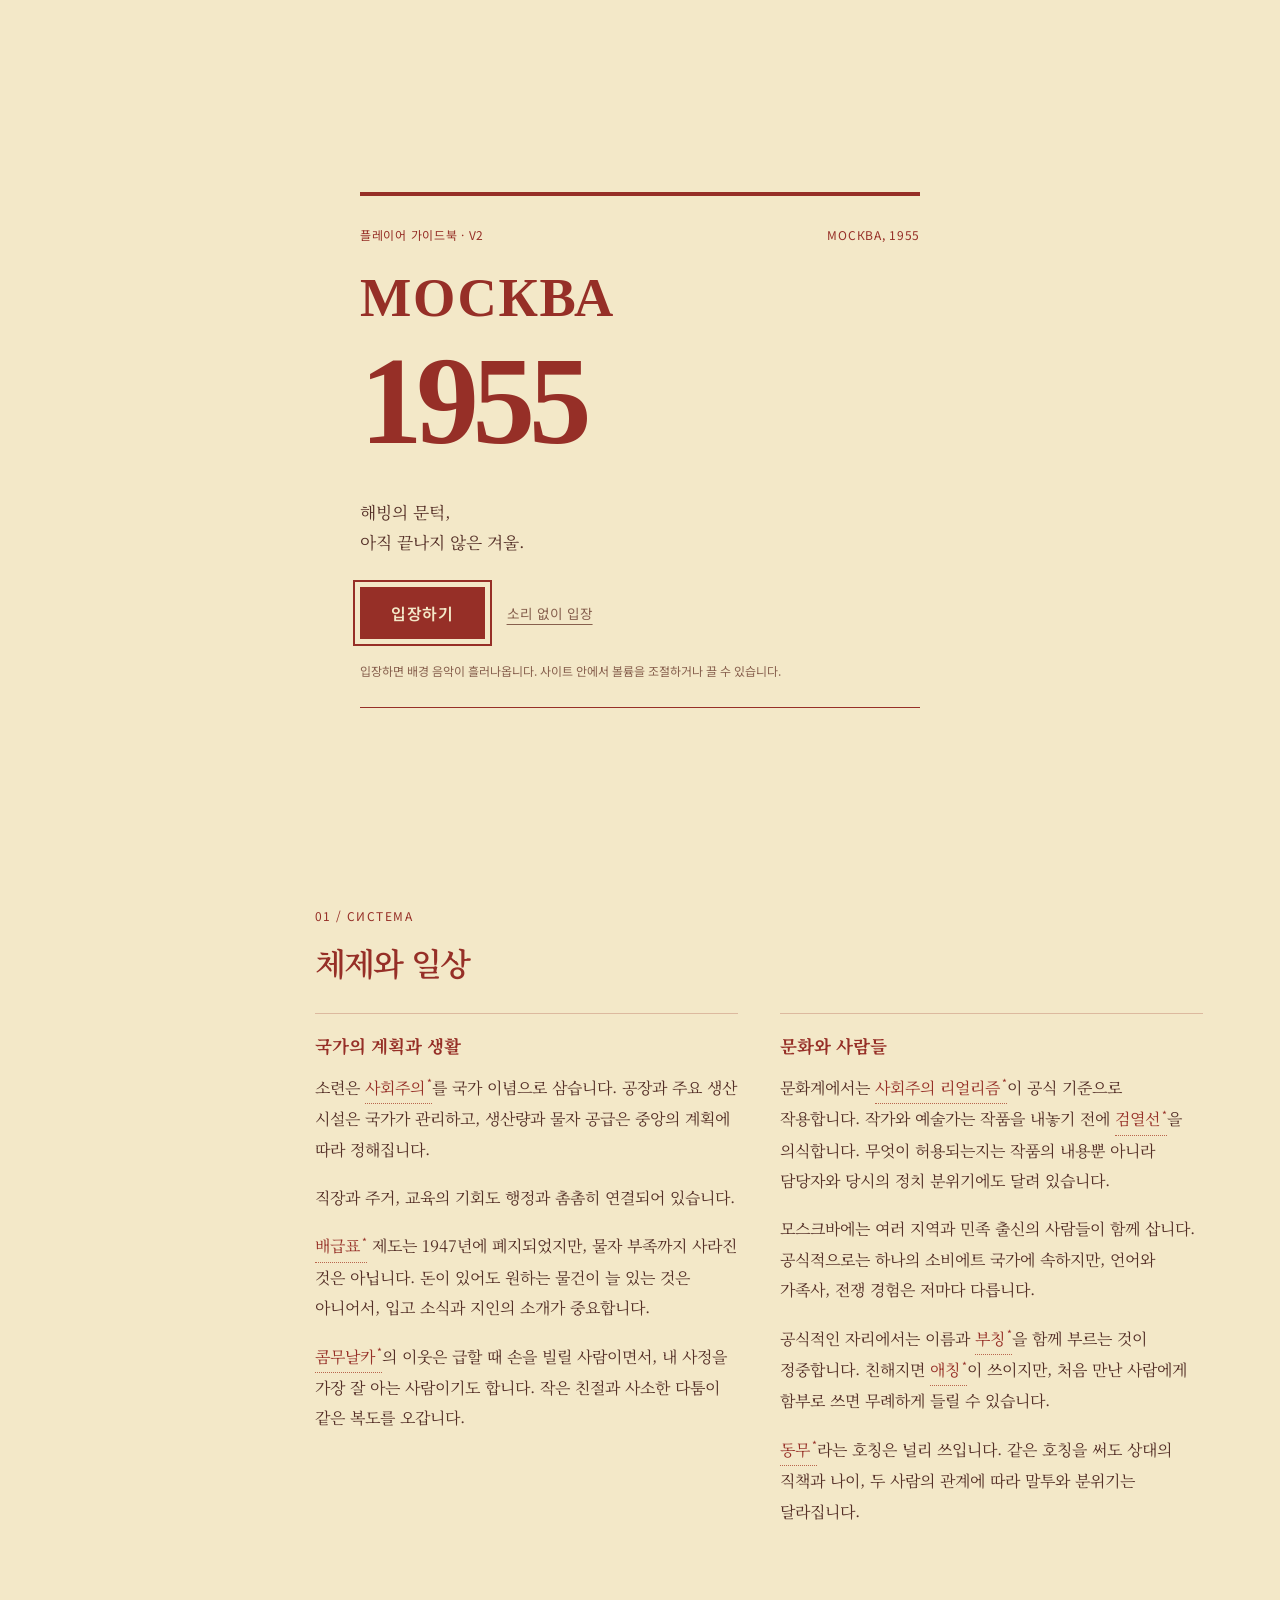
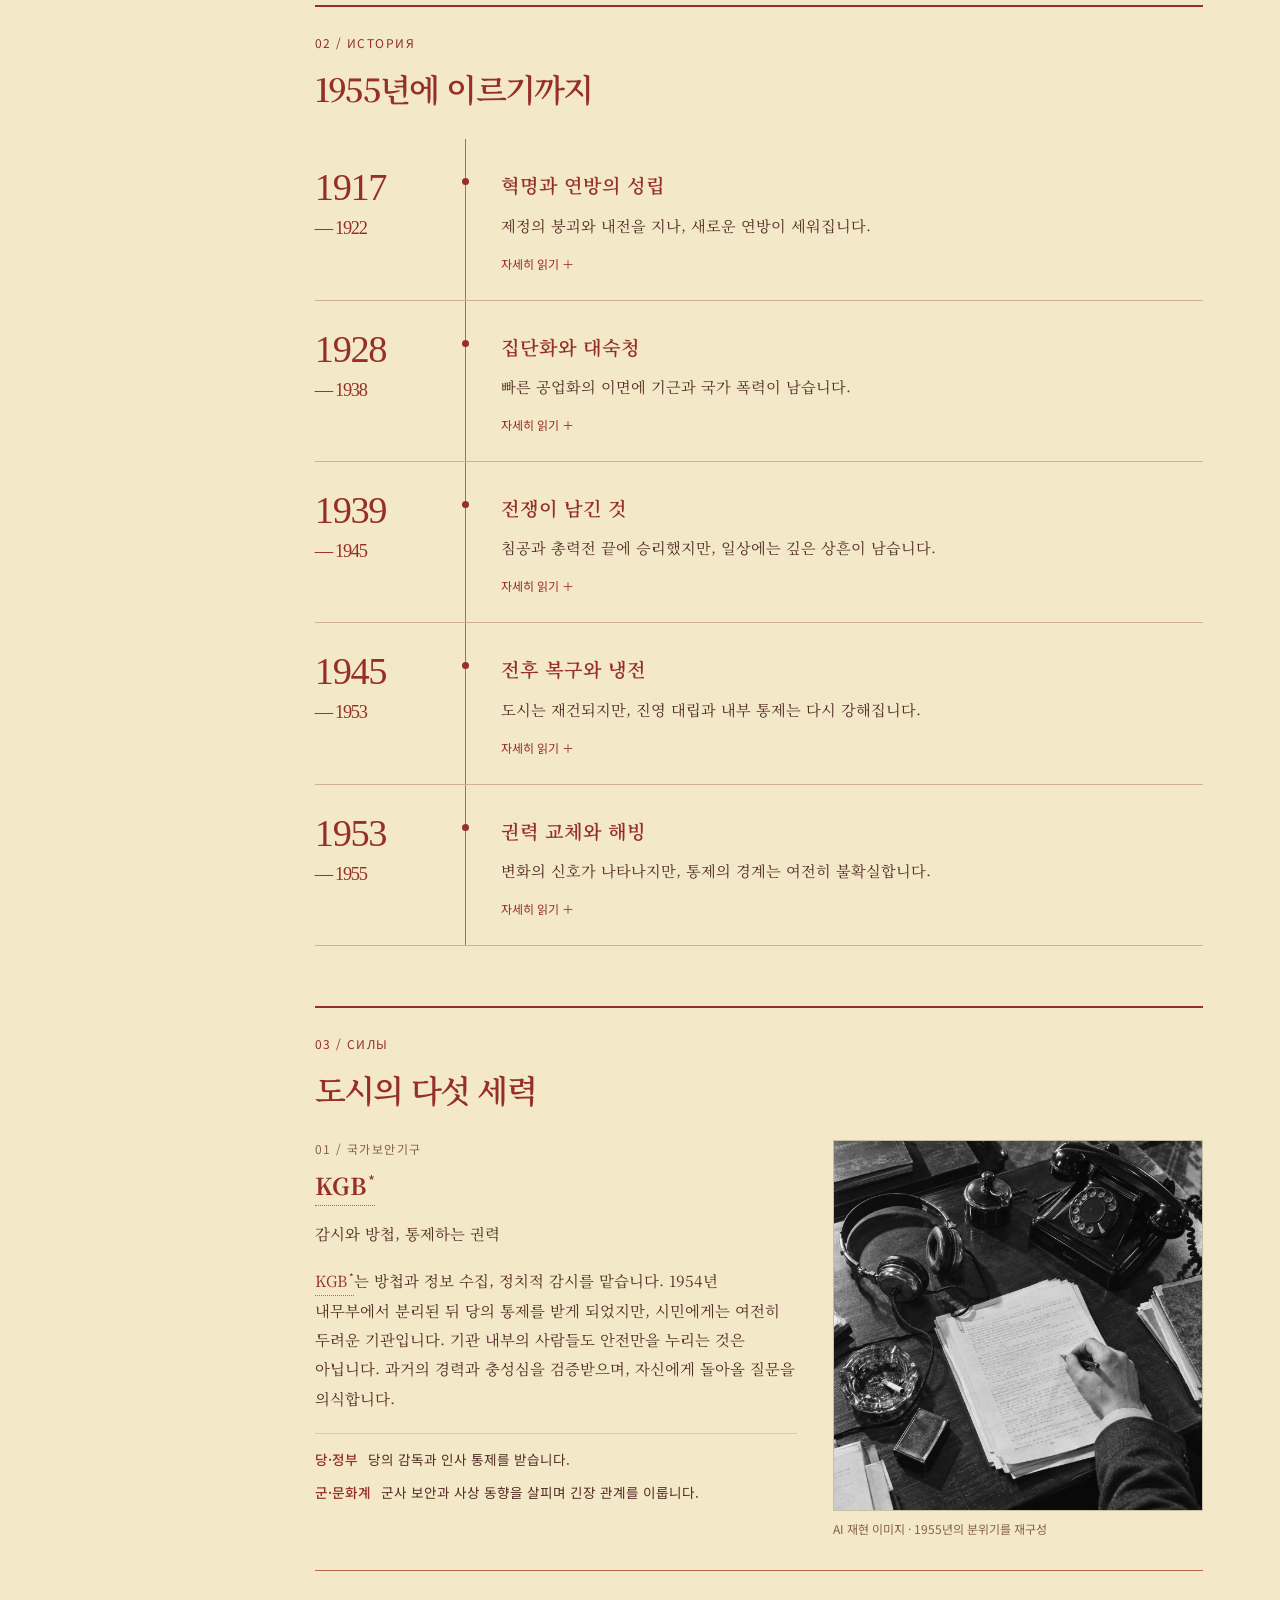
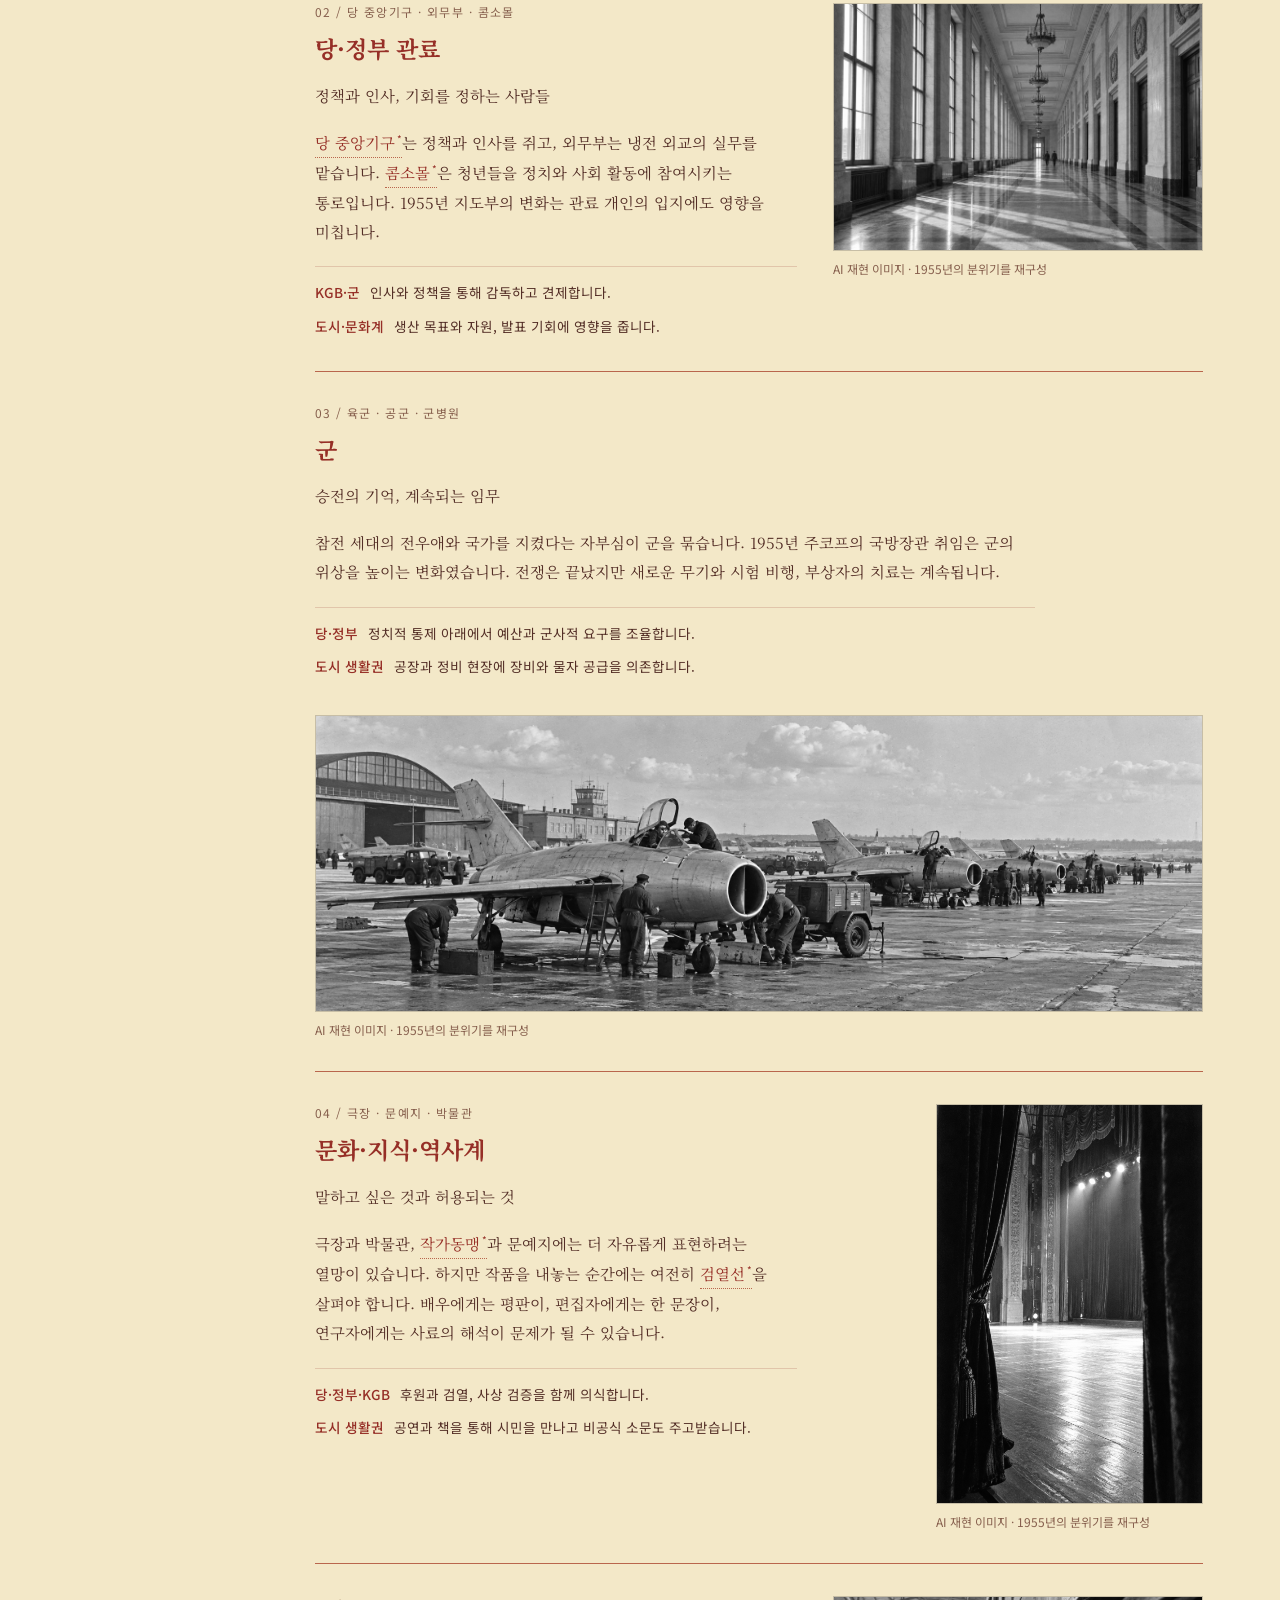
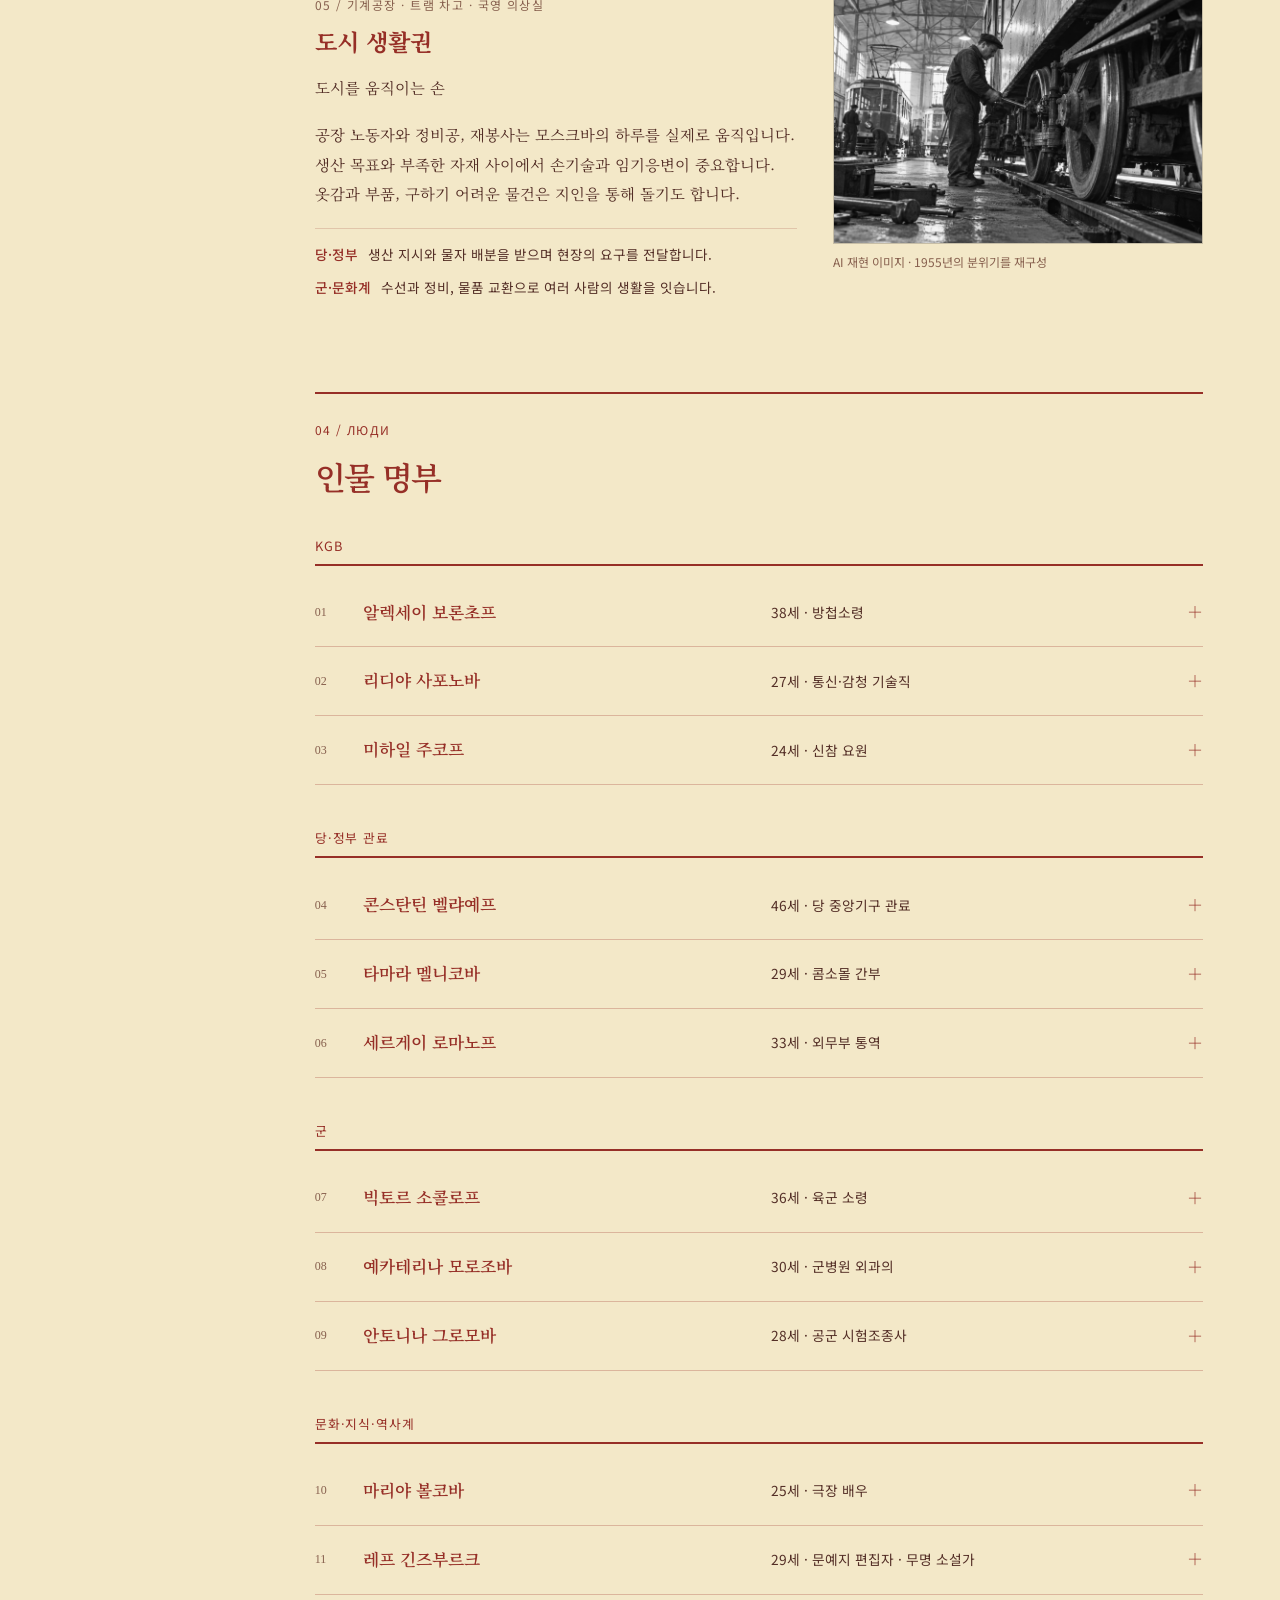
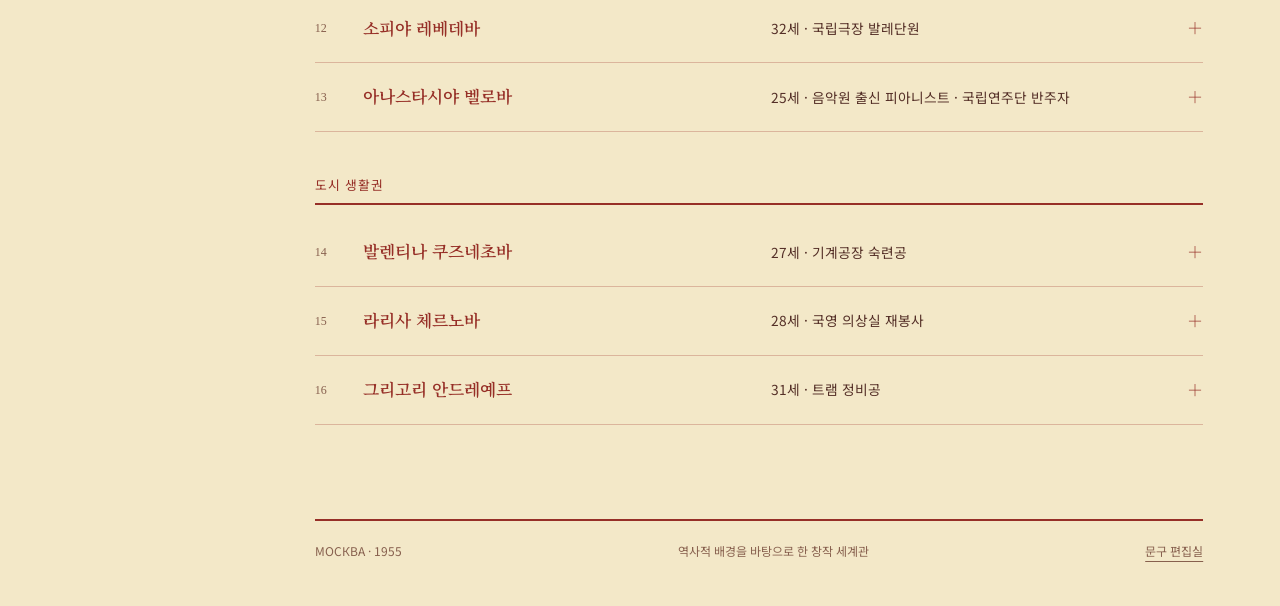
==== index.html @ 8312110f "1955 모스크바 가이드북 사이트, 입장 화면과 배경 음악 추가 Co-Authored-By: Claude Opus 5.5 <noreply@anthropic.com> Claude-S" ====
<!doctype html>
<html lang="ko"><head><meta charset="utf-8"><meta name="viewport" content="width=device-width,initial-scale=1"><meta name="description" content="1955년 모스크바의 체제, 역사, 세력과 인물을 읽는 플레이어 가이드북."><title>1955 모스크바 · 플레이어 가이드북 V2</title><link rel="icon" type="image/svg+xml" href="data:image/svg+xml,%3Csvg xmlns='http://www.w3.org/2000/svg' viewBox='0 0 32 32'%3E%3Crect width='32' height='32' fill='%23f3e8c8'/%3E%3Cpath d='M6 25V7h4l6 10 6-10h4v18h-4V14l-6 9-6-9v11z' fill='%239c3028'/%3E%3C/svg%3E"><link rel="stylesheet" href="style.css"><link rel="stylesheet" href="cover.css"><link rel="stylesheet" href="audio.css"></head>
<body><div class="gate" role="dialog" aria-modal="true" aria-labelledby="gate-title"><div class="gate-inner"><p class="gate-kicker"><span>플레이어 가이드북 · V2</span><span>МОСКВА, 1955</span></p><h2 class="gate-title" id="gate-title">МОСКВА<span>1955</span></h2><p class="gate-line">해빙의 문턱,<br>아직 끝나지 않은 겨울.</p><div class="gate-actions"><button type="button" class="gate-enter">입장하기</button><button type="button" class="gate-silent">소리 없이 입장</button></div><p class="gate-note">입장하면 배경 음악이 흘러나옵니다. 사이트 안에서 볼륨을 조절하거나 끌 수 있습니다.</p></div></div><a class="skip" href="#main">본문으로 이동</a><aside class="spine"><a class="brand" href="#top">МОСКВА<span>1955</span></a><div class="edition">플레이어 가이드북<br>개정판 · V2</div><nav aria-label="목차"><a href="#system"><span>01</span> 체제</a><a href="#history"><span>02</span> 역사</a><a href="#factions"><span>03</span> 세력</a><a href="#characters"><span>04</span> 캐릭터</a></nav><a class="editor-link" href="edit.html">문구 편집실</a><div class="spine-bottom">МОСКВА<br>Справочник игрока</div></aside><main id="main" tabindex="-1"><header id="top"><div class="running"><span>소련에서 살아남기</span><span>МОСКВА, 1955</span></div><p class="annotation-guide">별표(*)가 붙은 용어에 마우스를 올리거나 눌러보세요.</p><div class="cover-title"><p class="eyebrow">A SURVIVOR’S FIELD GUIDE</p><h1>모스크바<br>생존 가이드북<span class="period">.</span></h1><div class="cover-year" aria-label="1955년">1955</div></div><div class="cover-bottom"><p>해빙의 문턱,<br>아직 끝나지 않은 겨울.</p><div>스탈린 사후 2년.<br>변화의 기대와 오래된 공포가<br>같은 거리를 걷는 도시.</div></div><a class="begin" href="#system">첫 장 읽기 <span>01 / 배경 지식</span></a></header><section id="system"><div class="section-heading"><span>01 / СИСТЕМА</span><h2>체제와 일상</h2></div><div class="system-grid"></div></section><section id="history"><div class="section-heading"><span>02 / ИСТОРИЯ</span><h2>1955년에 이르기까지</h2></div><div class="timeline"></div></section><section id="factions"><div class="section-heading"><span>03 / СИЛЫ</span><h2>도시의 다섯 세력</h2></div><div id="faction-list"></div></section><section id="characters"><div class="section-heading"><span>04 / ЛЮДИ</span><h2>인물 명부</h2></div><div id="character-list"></div></section><footer><span>МОСКВА · 1955</span><span>역사적 배경을 바탕으로 한 창작 세계관</span><a href="edit.html">문구 편집실</a></footer><noscript>이 가이드북은 주석과 상세 창을 표시하기 위해 JavaScript가 필요합니다.</noscript></main><dialog id="detail" aria-labelledby="detail-title"><div class="dialog-top"><span id="detail-kicker"></span><button type="button" class="close-dialog" aria-label="상세 창 닫기">닫기 ×</button></div><div id="detail-body"></div><div id="detail-footer"></div></dialog><script src="content.js"></script><script src="shared.js"></script><script src="app.js"></script><div class="player" hidden><button type="button" class="player-toggle" aria-label="음악 끄기" aria-pressed="true"></button><span class="player-label">배경 음악<small>Nostalgic Soviet Romance</small></span><input type="range" min="0" max="100" step="1" value="50" aria-label="음악 볼륨"></div><script src="audio.js"></script></body></html>
---- style.css ----
@import url('https://fonts.googleapis.com/css2?family=Noto+Sans+KR:wght@400;500;600&family=Noto+Serif+KR:wght@400;500;600;700&display=swap');
:root{--paper:#f3e8c8;--ink:#962f27;--text:#542f27;--line:#b9664d;--muted:#87604e;--wash:#e9dab5;--serif:'Noto Serif KR',Georgia,serif;--sans:'Noto Sans KR',sans-serif;color-scheme:light}*{box-sizing:border-box}html{scroll-behavior:smooth;scroll-padding-top:30px}body{margin:0;background:var(--paper);color:var(--text);font:1rem/1.9 var(--serif);word-break:keep-all;overflow-wrap:anywhere}a{color:inherit;text-decoration-thickness:1px;text-underline-offset:5px}button,input,textarea,select{font:inherit}button,a,input,select,textarea{-webkit-tap-highlight-color:transparent}button{color:inherit;cursor:pointer}button:focus-visible,a:focus-visible,input:focus-visible,select:focus-visible,textarea:focus-visible{outline:2px solid var(--ink);outline-offset:5px}button:disabled{opacity:.45;cursor:default}button{border-radius:0}.skip{position:absolute;left:12px;top:-100px;background:var(--ink);color:var(--paper);padding:12px;z-index:100}.skip:focus{top:12px}.spine{position:fixed;inset:0 auto 0 0;width:238px;border-right:1px solid var(--ink);padding:46px 30px 24px;display:flex;flex-direction:column;color:var(--ink)}.brand{font:bold 1.9rem/1.1 Georgia,serif;letter-spacing:.03em;text-decoration:none}.brand span{display:block;font-size:4.9rem;letter-spacing:-.04em;margin-top:6px}.edition{font: .8rem/1.9 var(--sans);padding:25px 0 40px}.spine nav{border-top:1px solid var(--ink)}.spine nav a{display:block;padding:13px 0;text-decoration:none;border-bottom:1px solid #962f2733;font-weight:600}.spine nav a span{font: .8rem var(--sans);margin-right:18px}.spine nav a:hover,.spine nav a.active{padding-left:8px;background:#962f2709}.editor-link{font:.8rem var(--sans);margin-top:30px}.spine-bottom{margin-top:auto;font: .75rem/1.6 Georgia,serif;letter-spacing:.12em}main{max-width:1460px;margin-left:238px;padding:42px clamp(32px,6vw,110px) 25px}.masthead{display:flex;justify-content:space-between;border-top:4px solid var(--ink);border-bottom:1px solid var(--ink);padding:9px 0;color:var(--ink);font:.8rem var(--sans);letter-spacing:.04em}.annotation-guide{font:.8rem/1.7 var(--sans);color:var(--muted);margin:13px 0 25px}.title-row{display:flex;align-items:flex-end;justify-content:space-between;gap:30px;padding:20px 0 35px;color:var(--ink)}h1{font:600 clamp(4rem,7vw,7.6rem)/1.1 var(--serif);letter-spacing:-.065em;margin:0}h1 span{font-size:.76em;letter-spacing:-.08em}.title-note{font-size:1.35rem;line-height:1.55;padding-bottom:8px;min-width:160px}.title-note span{font-size:.9rem}.cover-rule{width:42px;border-top:2px solid var(--ink);margin:17px 0}.intro{max-width:720px;font-size:1.08rem;line-height:2;margin:0 0 50px}.section-heading{border-top:2px solid var(--ink);padding:20px 0 27px;color:var(--ink)}.section-heading>span{font:.75rem var(--sans);letter-spacing:.12em}h2{font-size:2rem;line-height:1.5;font-weight:600;letter-spacing:-.055em;margin:7px 0 0}section{padding-bottom:60px}h3{font-size:1.1rem;color:var(--ink);line-height:1.65;margin:0 0 13px}p{margin:0 0 18px}.system-grid{display:grid;grid-template-columns:1fr 1fr;gap:28px 42px}.system-grid article{border-top:1px solid #962f2740;padding-top:17px}.system-grid p{font-size:1rem}.timeline-row{display:grid;grid-template-columns:150px 1fr;text-align:left;width:100%;border:0;border-bottom:1px solid #962f2750;background:none;padding:0;min-height:145px}.year{padding:25px 24px 25px 0;color:var(--ink);font:2.4rem/1.2 Georgia,serif;letter-spacing:-.035em}.year span{display:block;font-size:1.15rem;margin-top:7px}.timeline-copy{position:relative;border-left:1px solid var(--line);padding:28px 0 28px 35px}.timeline-copy:before{content:'';position:absolute;left:-4px;top:39px;width:7px;height:7px;background:var(--ink);border-radius:50%}.timeline-copy strong{display:block;font-size:1.2rem;color:var(--ink);font-weight:600}.timeline-copy>span{display:block;margin-top:8px;font-size:.95rem}.timeline-copy small{font:.75rem var(--sans);display:block;margin-top:14px;color:var(--ink)}.timeline-row:hover{background:#962f2708}.timeline-row:hover strong{text-decoration:underline;text-underline-offset:6px}.faction{display:grid;grid-template-columns:1.3fr 1fr;gap:36px;border-top:1px solid var(--line);padding:32px 0}.faction:first-child{border-top:0;padding-top:0}.faction-index{font:.75rem var(--sans);letter-spacing:.12em;color:var(--muted);display:block;margin-bottom:9px}.faction h3{font-size:1.45rem}.faction p{font-size:.96rem}.relation{font:.85rem/1.85 var(--sans);border-top:1px solid #962f2730;padding-top:13px;margin-top:20px}.relation div+div{margin-top:8px}.relation strong{font-weight:500;color:var(--ink);margin-right:10px}figure{margin:0}.faction figure{align-self:start}.faction img{display:block;width:100%;height:auto;filter:grayscale(1);border:1px solid #962f2740}.faction[data-id="culture"] figure{width:72%;margin-left:auto}.faction[data-id="military"]{grid-template-columns:1fr}.faction[data-id="military"] .faction-text{max-width:720px}.faction[data-id="military"] img{max-height:340px;object-fit:cover}.faction figcaption{font:.75rem/1.6 var(--sans);color:var(--muted);margin-top:8px}.directory-group{margin-bottom:34px}.directory-label{font:.8rem var(--sans);color:var(--ink);letter-spacing:.07em;border-bottom:2px solid var(--ink);padding:9px 0}.person-row{width:100%;display:grid;grid-template-columns:36px 1fr 1fr 24px;gap:12px;align-items:center;text-align:left;border:0;border-bottom:1px solid #962f2745;background:none;padding:18px 0}.person-row:hover{background:#962f2708}.person-number{font:.75rem Georgia,serif;color:var(--muted)}.person-row strong{font-size:1.05rem;font-weight:600;color:var(--ink)}.person-job{font:.86rem/1.7 var(--sans)}.person-open{text-align:right;color:var(--ink)}footer{display:flex;justify-content:space-between;gap:18px;border-top:2px solid var(--ink);padding:20px 0;font:.75rem/1.7 var(--sans);color:var(--muted)}.term{display:inline;font:inherit;color:var(--ink);border:0;border-bottom:1px dotted var(--line);padding:0;background:none;line-height:inherit}.term sup{font: .65em var(--sans);padding-left:2px}.term-tip{position:fixed;margin:0;inset:auto;z-index:999;max-width:min(320px,calc(100vw - 24px));background:var(--paper);border:1px solid var(--ink);box-shadow:4px 5px 0 #542f2720;padding:16px 18px;color:var(--text);font:.85rem/1.85 var(--sans);word-break:keep-all}.term-tip strong{display:block;color:var(--ink);margin-bottom:5px}.term-tip::backdrop{background:transparent}.term-tip .tip-close{float:right;border:0;background:none;font-size:1rem;padding:0 0 4px 10px}dialog{border:1px solid var(--ink);padding:0;background:var(--paper);color:var(--text);max-height:90dvh;width:min(850px,calc(100vw - 36px));max-width:none;box-shadow:0 18px 100px #241c1850}dialog::backdrop{background:#2d211f99;backdrop-filter:blur(3px)}.dialog-top{position:sticky;top:0;z-index:2;background:var(--paper);padding:15px 32px;display:flex;justify-content:space-between;align-items:center;border-bottom:1px solid var(--line);font:.75rem var(--sans);color:var(--ink)}.close-dialog{border:0;background:none;padding:8px;font:.85rem var(--sans)}#detail-body{padding:32px 48px 12px}.detail-years{font:3.5rem Georgia,serif;color:var(--ink);line-height:1.2}.detail-title{font-size:2rem;line-height:1.5;letter-spacing:-.05em;color:var(--ink);margin:10px 0 25px}.detail-part{padding-top:25px;border-top:1px solid #962f2733;margin-top:25px}.detail-part p{line-height:2.05}.detail-part h3{font-size:1.03rem}.detail-note{border-left:2px solid var(--ink);padding-left:20px;color:var(--ink)}#detail-footer{padding:18px 32px;display:flex;justify-content:space-between;gap:15px;border-top:1px solid var(--line)}#detail-footer button{background:none;border:0;color:var(--ink);font:.85rem var(--sans);padding:7px}.portrait{aspect-ratio:1470/640;width:100%;border:1px solid #962f2720;background:#ecdfbd;margin-bottom:24px;display:flex;align-items:center;justify-content:center;overflow:hidden}.portrait img{width:100%;height:100%;object-fit:contain}.portrait-empty{font: .75rem var(--sans);letter-spacing:.12em;color:#9b7b66}.profile-meta{display:grid;grid-template-columns:1fr 1fr;gap:12px 22px;padding:18px 0;border-top:1px solid var(--line);border-bottom:1px solid var(--line);margin:0 0 25px;font:.9rem/1.8 var(--sans)}.profile-meta dt{color:var(--muted);font-size:.75rem}.profile-meta dd{margin:3px 0 0}.sources{font:.8rem/1.85 var(--sans);margin:30px 0 10px}.sources a{display:block}.draft-banner{border-bottom:1px solid var(--line);padding:10px 0;font:.8rem var(--sans);color:var(--ink)}
@media(min-width:1500px){main{margin-right:auto}.spine{width:270px}main{margin-left:270px}}@media(max-width:1000px){.spine{width:190px;padding:35px 22px}.brand{font-size:1.55rem}.brand span{font-size:4.2rem}main{margin-left:190px;padding-left:35px;padding-right:35px}.faction{gap:24px}.title-note{font-size:1.1rem;min-width:130px}.system-grid{gap:25px}.timeline-row{grid-template-columns:120px 1fr}.year{font-size:2.05rem}}@media(max-width:740px){html{scroll-padding-top:74px}.spine{position:sticky;top:0;width:100%;height:auto;padding:12px 20px;background:var(--paper);border-right:0;border-bottom:1px solid var(--ink);z-index:10;display:grid;grid-template-columns:auto 1fr;align-items:center;gap:16px}.brand{font-size:.8rem}.brand span{font-size:1.6rem;margin-top:2px}.edition,.spine-bottom,.editor-link{display:none}.spine nav{display:flex;justify-content:flex-end;gap:18px;border:0}.spine nav a{padding:7px 0;border:0;font:.85rem var(--sans);white-space:nowrap}.spine nav a span{display:none}.spine nav a:hover,.spine nav a.active{padding-left:0;background:none;text-decoration:underline;text-underline-offset:6px}main{margin:0;padding:24px 22px}.masthead{font-size:.7rem}.annotation-guide{font-size:.75rem}.title-row{gap:15px;padding-top:10px}.title-note{font-size:1rem;min-width:100px}.title-note span{font-size:.75rem}h1{font-size:4.3rem}.intro{font-size:1rem;margin-bottom:35px}.section-heading{padding-bottom:20px}h2{font-size:1.65rem}.system-grid{grid-template-columns:1fr;gap:10px}.timeline-row{grid-template-columns:88px 1fr}.year{font-size:1.7rem;padding-right:12px}.year span{font-size:.95rem}.timeline-copy{padding-left:23px}.timeline-copy strong{font-size:1.07rem}.timeline-copy>span{font-size:.9rem}.faction{grid-template-columns:1fr;gap:20px}.faction figure{max-width:100%}.faction[data-id="culture"] figure{width:65%;margin:0 auto}.faction img{max-height:420px;object-fit:cover}.person-row{grid-template-columns:24px 1fr 16px;gap:8px;padding:14px 0}.person-row strong{font-size:1rem}.person-job{grid-column:2;grid-row:2;font-size:.8rem}.person-open{grid-column:3;grid-row:1/3}.person-number{grid-column:1;grid-row:1/3}footer{flex-wrap:wrap}footer>span:nth-child(2){order:3;flex-basis:100%}#detail-body{padding:25px 24px 12px}.dialog-top{padding:9px 16px}dialog{max-height:92dvh;width:calc(100vw - 20px)}.detail-years{font-size:2.4rem}.detail-title{font-size:1.6rem}.profile-meta{gap:14px}.portrait-empty{font-size:.65rem}section{padding-bottom:42px}}@media(prefers-reduced-motion:reduce){html{scroll-behavior:auto}}
---- cover.css ----
#top{color:var(--ink);padding-bottom:55px}#top .running{display:flex;justify-content:space-between;font:.75rem var(--sans);letter-spacing:.06em;padding-bottom:24px;border-bottom:1px solid #a32b1e45}#top .annotation-guide{margin:14px 0 0}#top .cover-title{padding-top:30px}#top .eyebrow{font:.75rem Georgia,serif;letter-spacing:3px;color:var(--ink)}#top h1{font-size:clamp(44px,5.2vw,82px);font-weight:800;letter-spacing:-4px;line-height:1.3;margin:25px 0 0}#top h1 .period{font-family:Georgia;font-size:inherit;letter-spacing:inherit}#top .cover-year{font-family:Georgia,serif;font-size:clamp(130px,20vw,300px);line-height:1;letter-spacing:-.065em;margin-left:-.035em;font-weight:bold}#top .cover-bottom{display:flex;justify-content:space-between;gap:30px;border-top:1px solid #a32b1e45;padding-top:25px;margin-top:15px}#top .cover-bottom p{margin:0;font-size:1.5rem;line-height:1.7;font-weight:600;color:var(--ink)}#top .cover-bottom div{font-size:.875rem;line-height:1.9;align-self:end}#top .begin{display:flex;justify-content:space-between;gap:20px;border-top:1px solid var(--ink);margin-top:38px;padding-top:18px;text-decoration:none;font:.875rem var(--sans)}#top .begin:hover{text-decoration:underline}#top~#system .section-heading{border-top:0}@media(min-width:1450px){#top{min-height:850px}#top .cover-title{padding-top:45px}}@media(max-width:740px){#top{padding-bottom:38px}#top .cover-title{padding-top:24px}#top h1{font-size:clamp(32px,8vw,54px);letter-spacing:-2px}#top .cover-year{font-size:clamp(110px,31vw,220px)}#top .cover-bottom{gap:15px}#top .cover-bottom p{font-size:1.1rem}#top .cover-bottom div{font-size:.75rem}#top .begin{font-size:.8rem}}
---- audio.css ----
.gate{position:fixed;inset:0;z-index:200;background:var(--paper);color:var(--ink);display:flex;align-items:center;justify-content:center;padding:32px;transition:opacity .9s ease,visibility .9s}
.gate.leaving{opacity:0;visibility:hidden}
.gate-inner{width:min(560px,100%);border-top:4px solid var(--ink);border-bottom:1px solid var(--ink);padding:30px 0 26px}
.gate-kicker{display:flex;justify-content:space-between;font:.75rem var(--sans);letter-spacing:.06em;margin:0 0 26px}
.gate-title{font:bold clamp(2.2rem,8vw,3.4rem)/1.1 Georgia,serif;letter-spacing:.03em;margin:0}
.gate-title span{display:block;font-size:2.3em;letter-spacing:-.05em;margin-top:4px}
.gate-line{font-size:1.05rem;line-height:1.8;color:var(--text);margin:26px 0 30px}
.gate-actions{display:flex;flex-wrap:wrap;gap:14px 22px;align-items:center}
.gate-enter{background:var(--ink);color:var(--paper);border:1px solid var(--ink);padding:13px 30px;font:600 1rem var(--sans);letter-spacing:.04em}
.gate-enter:hover{background:var(--text)}
.gate-silent{background:none;border:0;padding:6px 0;font:.85rem var(--sans);color:var(--muted);text-decoration:underline;text-underline-offset:5px}
.gate-note{font:.75rem/1.6 var(--sans);color:var(--muted);margin:22px 0 0}
body.gated{overflow:hidden}
.player{position:fixed;right:20px;bottom:20px;z-index:50;display:flex;align-items:center;gap:12px;background:var(--paper);border:1px solid var(--ink);padding:8px 14px 8px 8px;color:var(--ink);box-shadow:0 6px 18px #542f2722}
.player[hidden]{display:none}
.player-toggle{width:34px;height:34px;display:grid;place-items:center;background:none;border:1px solid var(--ink);padding:0}
.player-toggle svg{width:18px;height:18px;fill:currentColor}
.player-toggle:hover{background:#962f2712}
.player-label{font:.72rem/1.3 var(--sans);letter-spacing:.04em;white-space:nowrap}
.player-label small{display:block;color:var(--muted);font-size:.65rem}
.player input[type=range]{width:96px;accent-color:var(--ink);cursor:pointer}
@media(max-width:740px){.player{right:12px;bottom:12px;padding:6px 10px 6px 6px;gap:8px}.player-label{display:none}.player input[type=range]{width:80px}}
@media(prefers-reduced-motion:reduce){.gate{transition:none}}
main:focus{outline:none}
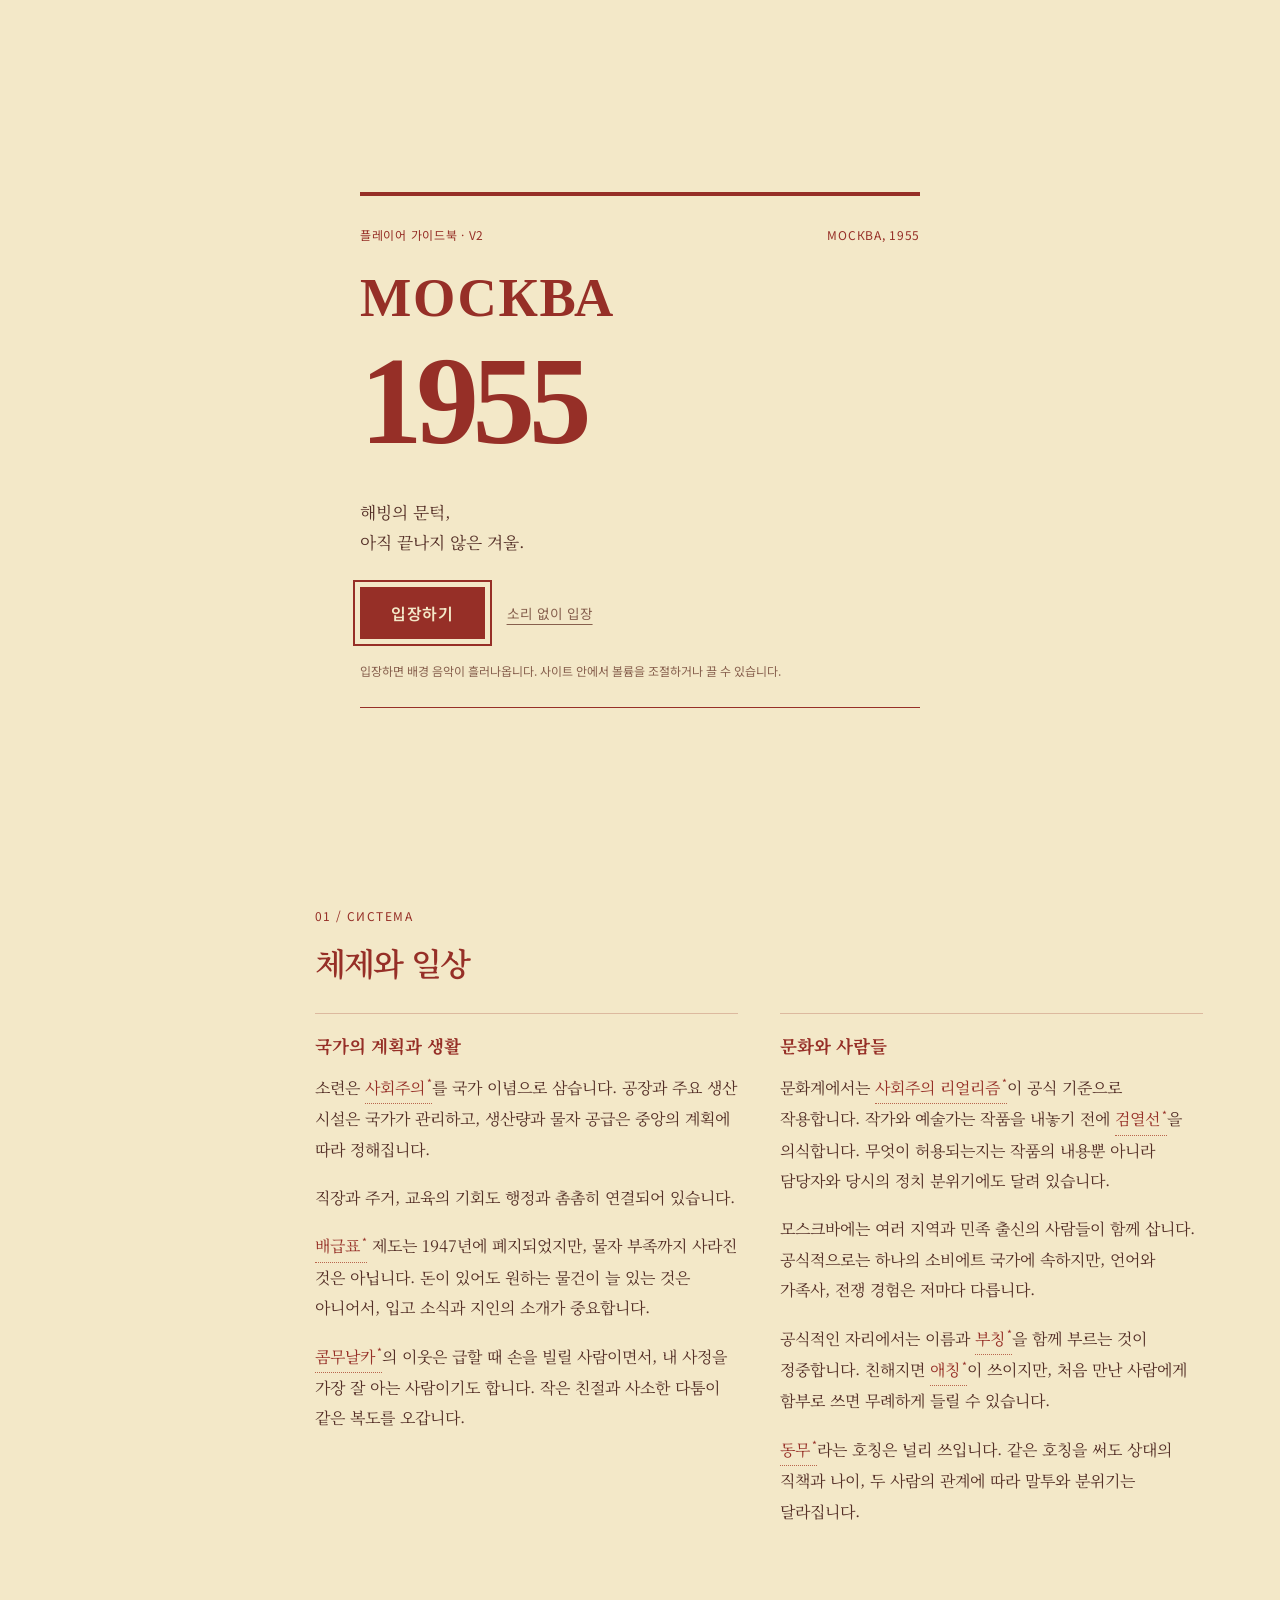
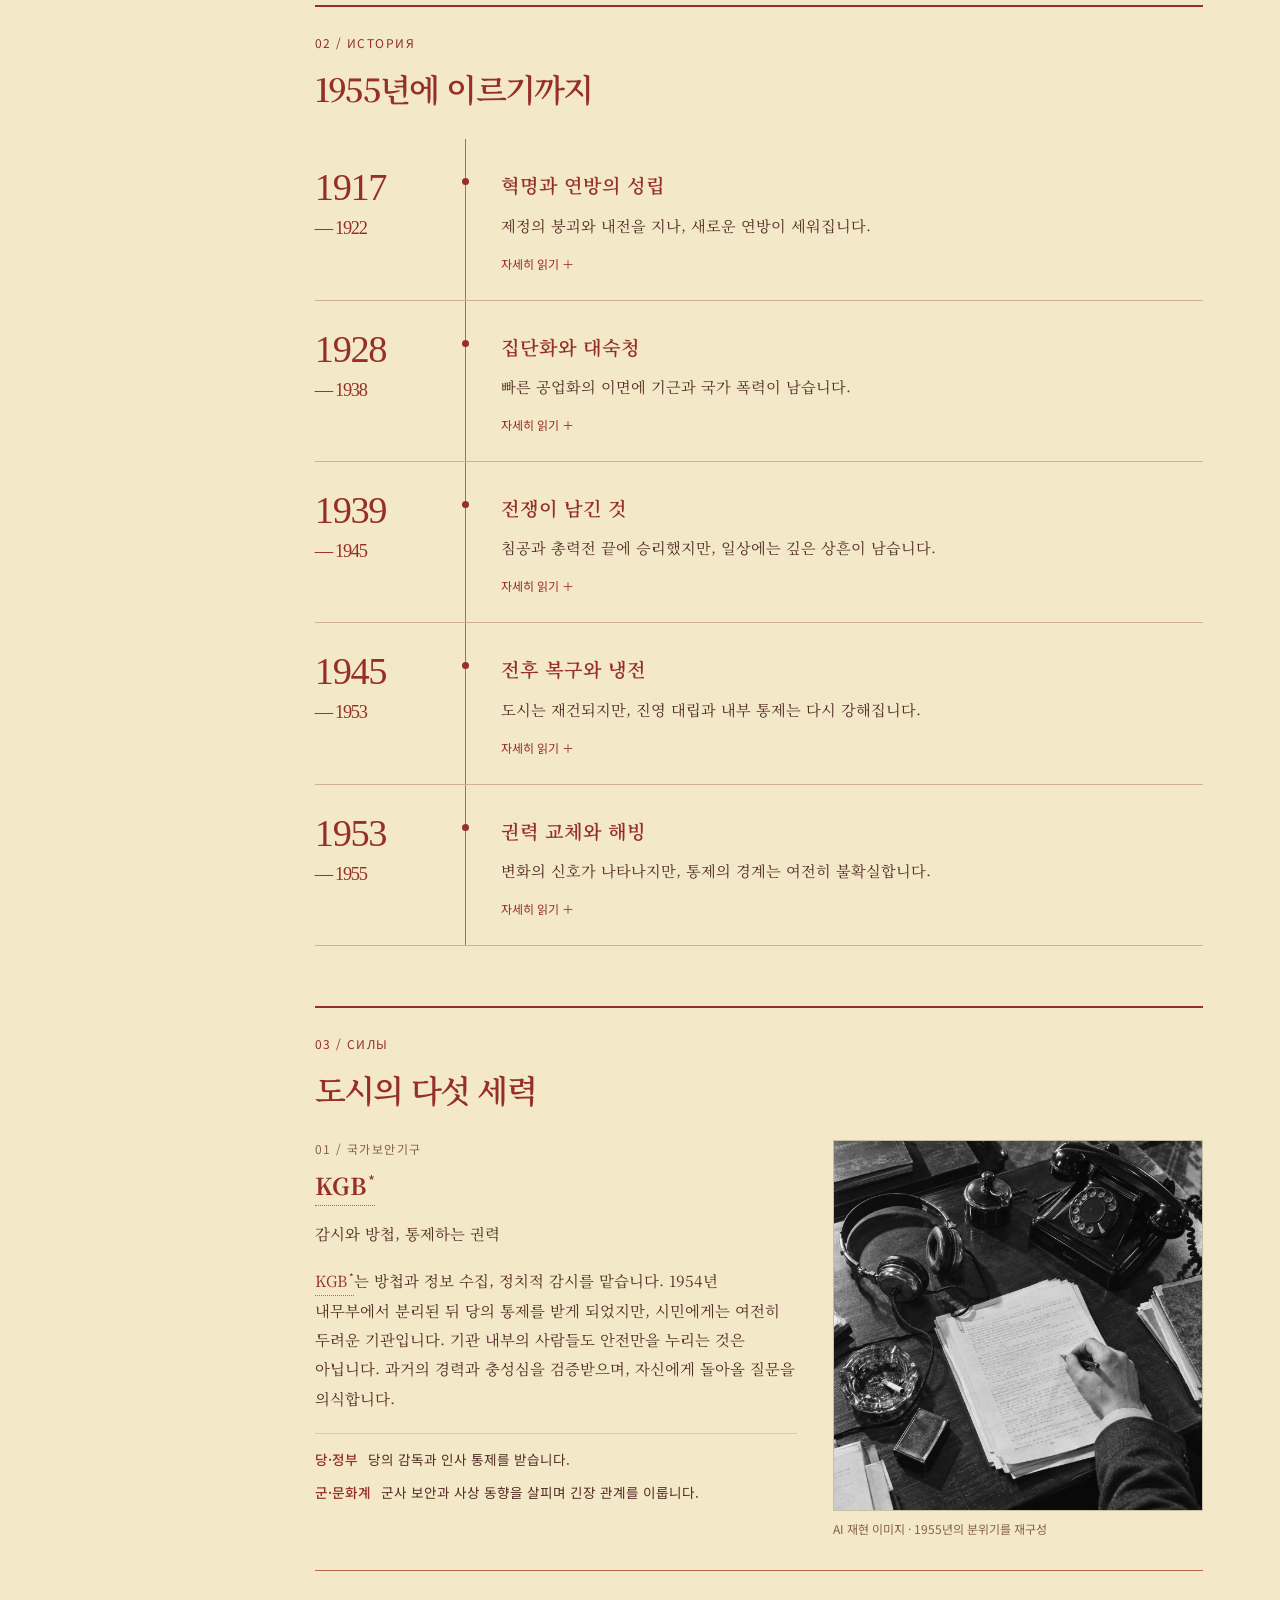
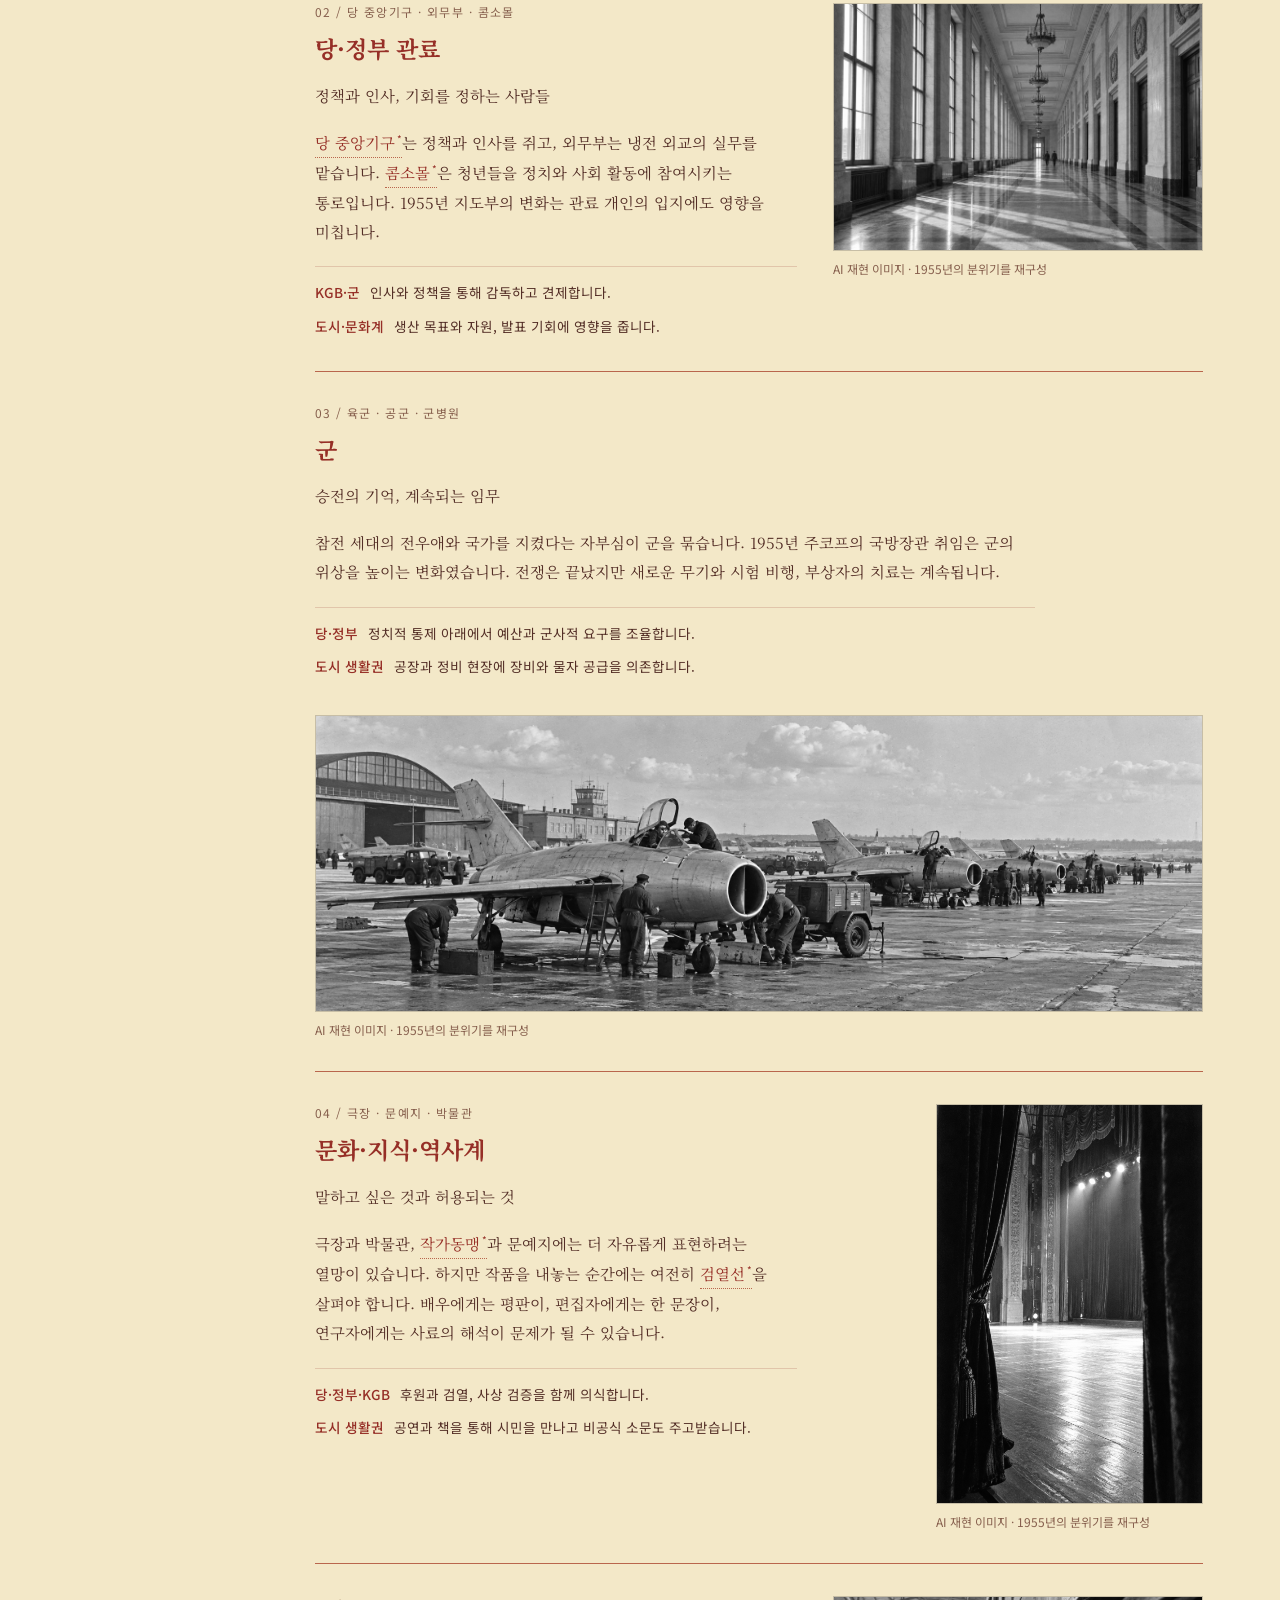
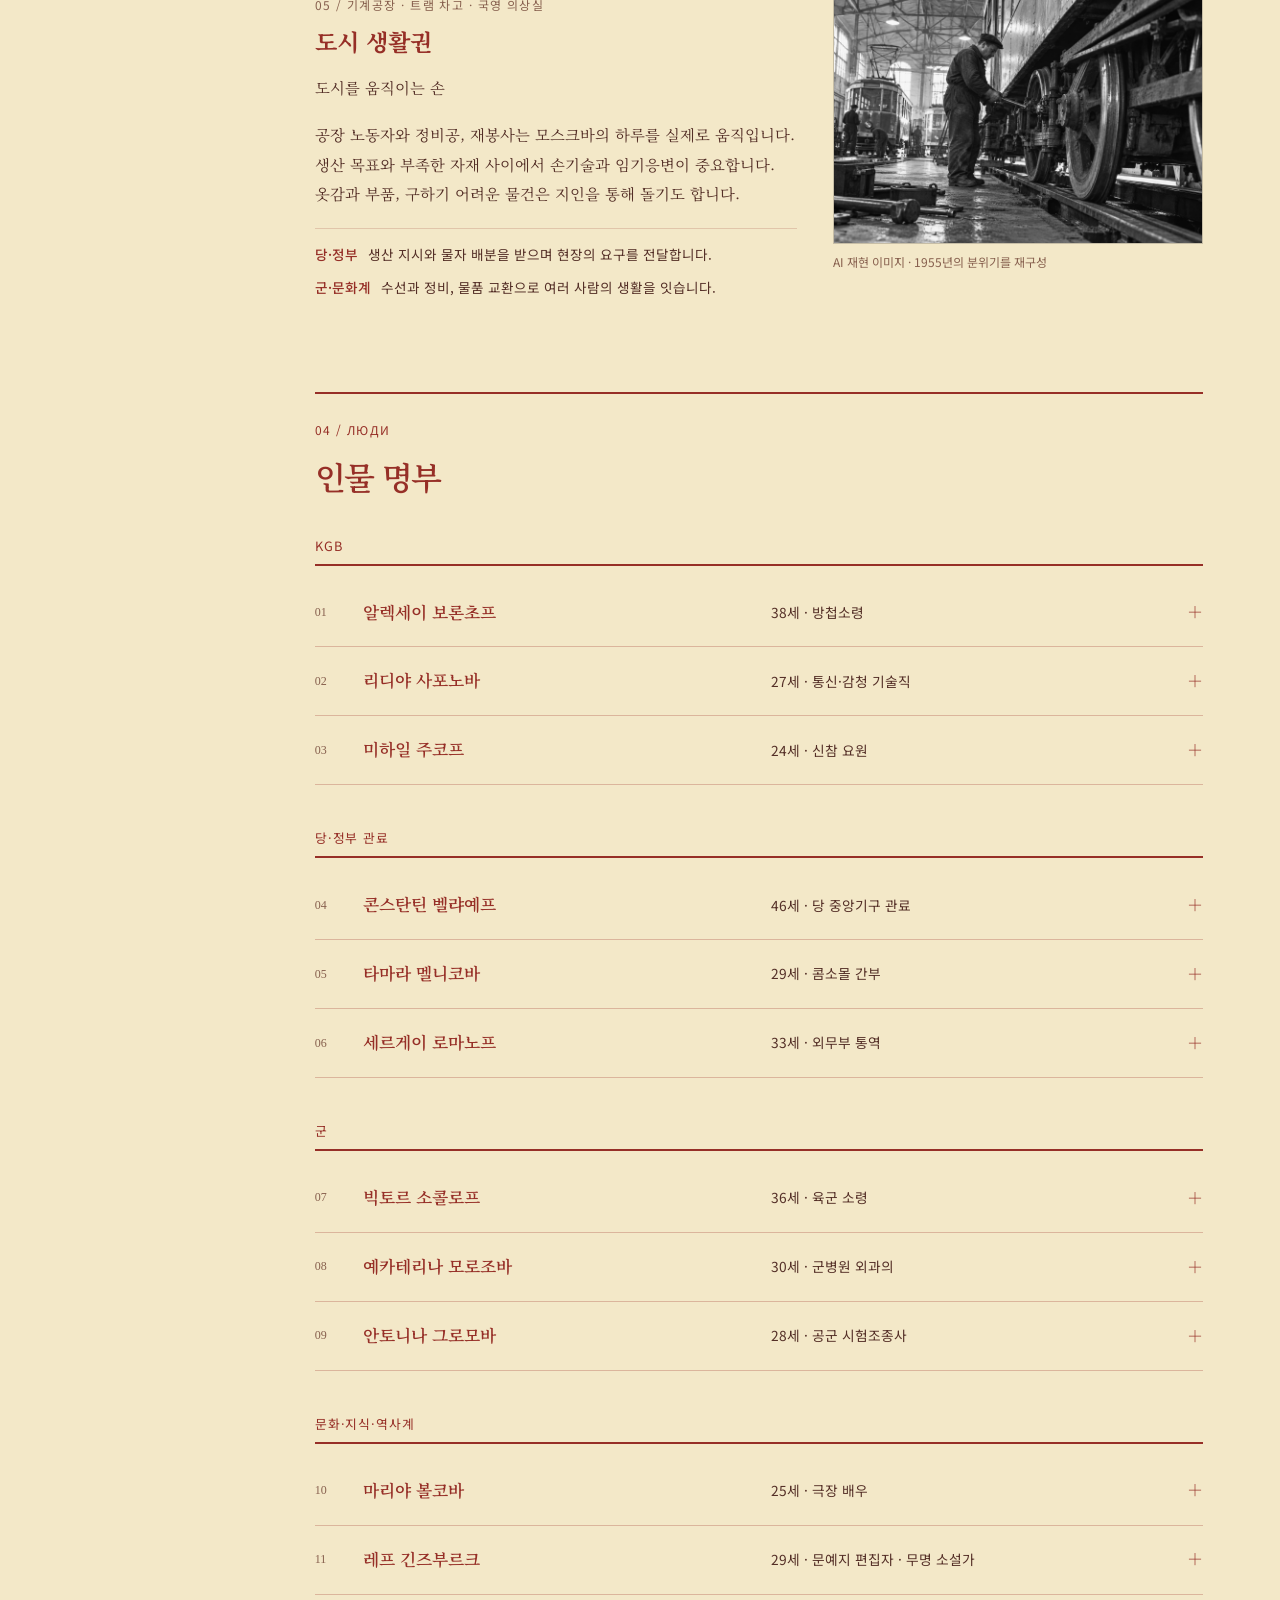
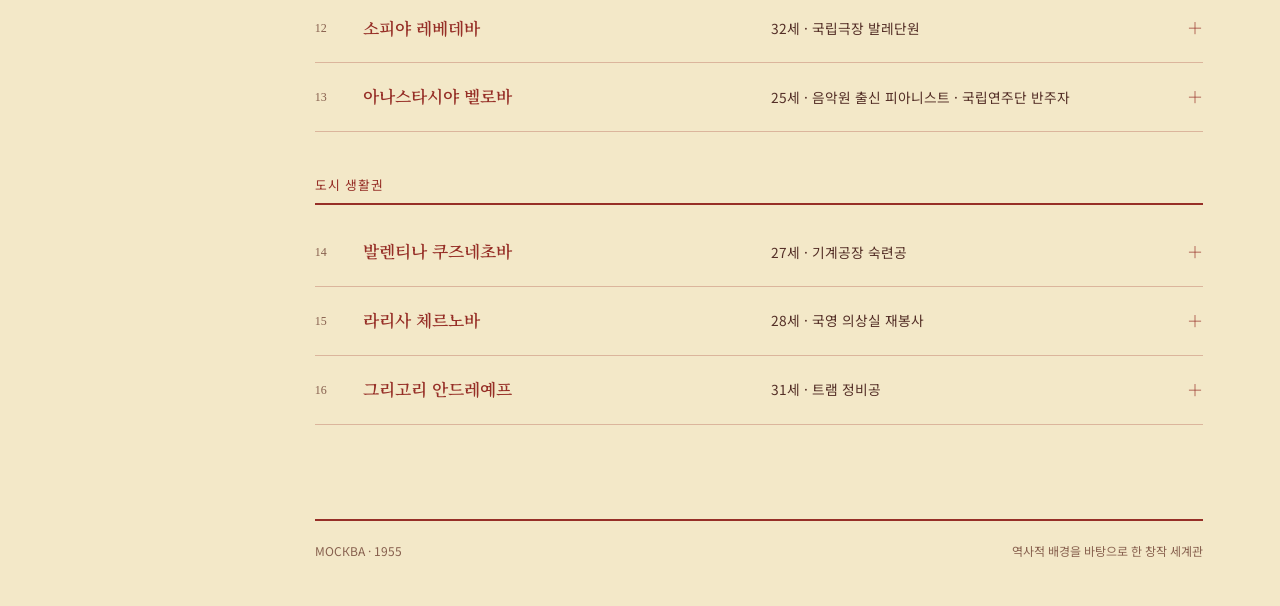
==== commit 386402ce: "배포용으로 문구 편집실 제거 Co-Authored-By: Claude Opus 5.5 <noreply@anthropic.com> Claude-Session: https://clau" ====
--- a/index.html
+++ b/index.html
@@ -1,3 +1,3 @@
 <!doctype html>
 <html lang="ko"><head><meta charset="utf-8"><meta name="viewport" content="width=device-width,initial-scale=1"><meta name="description" content="1955년 모스크바의 체제, 역사, 세력과 인물을 읽는 플레이어 가이드북."><title>1955 모스크바 · 플레이어 가이드북 V2</title><link rel="icon" type="image/svg+xml" href="data:image/svg+xml,%3Csvg xmlns='http://www.w3.org/2000/svg' viewBox='0 0 32 32'%3E%3Crect width='32' height='32' fill='%23f3e8c8'/%3E%3Cpath d='M6 25V7h4l6 10 6-10h4v18h-4V14l-6 9-6-9v11z' fill='%239c3028'/%3E%3C/svg%3E"><link rel="stylesheet" href="style.css"><link rel="stylesheet" href="cover.css"><link rel="stylesheet" href="audio.css"></head>
-<body><div class="gate" role="dialog" aria-modal="true" aria-labelledby="gate-title"><div class="gate-inner"><p class="gate-kicker"><span>플레이어 가이드북 · V2</span><span>МОСКВА, 1955</span></p><h2 class="gate-title" id="gate-title">МОСКВА<span>1955</span></h2><p class="gate-line">해빙의 문턱,<br>아직 끝나지 않은 겨울.</p><div class="gate-actions"><button type="button" class="gate-enter">입장하기</button><button type="button" class="gate-silent">소리 없이 입장</button></div><p class="gate-note">입장하면 배경 음악이 흘러나옵니다. 사이트 안에서 볼륨을 조절하거나 끌 수 있습니다.</p></div></div><a class="skip" href="#main">본문으로 이동</a><aside class="spine"><a class="brand" href="#top">МОСКВА<span>1955</span></a><div class="edition">플레이어 가이드북<br>개정판 · V2</div><nav aria-label="목차"><a href="#system"><span>01</span> 체제</a><a href="#history"><span>02</span> 역사</a><a href="#factions"><span>03</span> 세력</a><a href="#characters"><span>04</span> 캐릭터</a></nav><a class="editor-link" href="edit.html">문구 편집실</a><div class="spine-bottom">МОСКВА<br>Справочник игрока</div></aside><main id="main" tabindex="-1"><header id="top"><div class="running"><span>소련에서 살아남기</span><span>МОСКВА, 1955</span></div><p class="annotation-guide">별표(*)가 붙은 용어에 마우스를 올리거나 눌러보세요.</p><div class="cover-title"><p class="eyebrow">A SURVIVOR’S FIELD GUIDE</p><h1>모스크바<br>생존 가이드북<span class="period">.</span></h1><div class="cover-year" aria-label="1955년">1955</div></div><div class="cover-bottom"><p>해빙의 문턱,<br>아직 끝나지 않은 겨울.</p><div>스탈린 사후 2년.<br>변화의 기대와 오래된 공포가<br>같은 거리를 걷는 도시.</div></div><a class="begin" href="#system">첫 장 읽기 <span>01 / 배경 지식</span></a></header><section id="system"><div class="section-heading"><span>01 / СИСТЕМА</span><h2>체제와 일상</h2></div><div class="system-grid"></div></section><section id="history"><div class="section-heading"><span>02 / ИСТОРИЯ</span><h2>1955년에 이르기까지</h2></div><div class="timeline"></div></section><section id="factions"><div class="section-heading"><span>03 / СИЛЫ</span><h2>도시의 다섯 세력</h2></div><div id="faction-list"></div></section><section id="characters"><div class="section-heading"><span>04 / ЛЮДИ</span><h2>인물 명부</h2></div><div id="character-list"></div></section><footer><span>МОСКВА · 1955</span><span>역사적 배경을 바탕으로 한 창작 세계관</span><a href="edit.html">문구 편집실</a></footer><noscript>이 가이드북은 주석과 상세 창을 표시하기 위해 JavaScript가 필요합니다.</noscript></main><dialog id="detail" aria-labelledby="detail-title"><div class="dialog-top"><span id="detail-kicker"></span><button type="button" class="close-dialog" aria-label="상세 창 닫기">닫기 ×</button></div><div id="detail-body"></div><div id="detail-footer"></div></dialog><script src="content.js"></script><script src="shared.js"></script><script src="app.js"></script><div class="player" hidden><button type="button" class="player-toggle" aria-label="음악 끄기" aria-pressed="true"></button><span class="player-label">배경 음악<small>Nostalgic Soviet Romance</small></span><input type="range" min="0" max="100" step="1" value="50" aria-label="음악 볼륨"></div><script src="audio.js"></script></body></html>
+<body><div class="gate" role="dialog" aria-modal="true" aria-labelledby="gate-title"><div class="gate-inner"><p class="gate-kicker"><span>플레이어 가이드북 · V2</span><span>МОСКВА, 1955</span></p><h2 class="gate-title" id="gate-title">МОСКВА<span>1955</span></h2><p class="gate-line">해빙의 문턱,<br>아직 끝나지 않은 겨울.</p><div class="gate-actions"><button type="button" class="gate-enter">입장하기</button><button type="button" class="gate-silent">소리 없이 입장</button></div><p class="gate-note">입장하면 배경 음악이 흘러나옵니다. 사이트 안에서 볼륨을 조절하거나 끌 수 있습니다.</p></div></div><a class="skip" href="#main">본문으로 이동</a><aside class="spine"><a class="brand" href="#top">МОСКВА<span>1955</span></a><div class="edition">플레이어 가이드북<br>개정판 · V2</div><nav aria-label="목차"><a href="#system"><span>01</span> 체제</a><a href="#history"><span>02</span> 역사</a><a href="#factions"><span>03</span> 세력</a><a href="#characters"><span>04</span> 캐릭터</a></nav><div class="spine-bottom">МОСКВА<br>Справочник игрока</div></aside><main id="main" tabindex="-1"><header id="top"><div class="running"><span>소련에서 살아남기</span><span>МОСКВА, 1955</span></div><p class="annotation-guide">별표(*)가 붙은 용어에 마우스를 올리거나 눌러보세요.</p><div class="cover-title"><p class="eyebrow">A SURVIVOR’S FIELD GUIDE</p><h1>모스크바<br>생존 가이드북<span class="period">.</span></h1><div class="cover-year" aria-label="1955년">1955</div></div><div class="cover-bottom"><p>해빙의 문턱,<br>아직 끝나지 않은 겨울.</p><div>스탈린 사후 2년.<br>변화의 기대와 오래된 공포가<br>같은 거리를 걷는 도시.</div></div><a class="begin" href="#system">첫 장 읽기 <span>01 / 배경 지식</span></a></header><section id="system"><div class="section-heading"><span>01 / СИСТЕМА</span><h2>체제와 일상</h2></div><div class="system-grid"></div></section><section id="history"><div class="section-heading"><span>02 / ИСТОРИЯ</span><h2>1955년에 이르기까지</h2></div><div class="timeline"></div></section><section id="factions"><div class="section-heading"><span>03 / СИЛЫ</span><h2>도시의 다섯 세력</h2></div><div id="faction-list"></div></section><section id="characters"><div class="section-heading"><span>04 / ЛЮДИ</span><h2>인물 명부</h2></div><div id="character-list"></div></section><footer><span>МОСКВА · 1955</span><span>역사적 배경을 바탕으로 한 창작 세계관</span></footer><noscript>이 가이드북은 주석과 상세 창을 표시하기 위해 JavaScript가 필요합니다.</noscript></main><dialog id="detail" aria-labelledby="detail-title"><div class="dialog-top"><span id="detail-kicker"></span><button type="button" class="close-dialog" aria-label="상세 창 닫기">닫기 ×</button></div><div id="detail-body"></div><div id="detail-footer"></div></dialog><script src="content.js"></script><script src="shared.js"></script><script src="app.js"></script><div class="player" hidden><button type="button" class="player-toggle" aria-label="음악 끄기" aria-pressed="true"></button><span class="player-label">배경 음악<small>Nostalgic Soviet Romance</small></span><input type="range" min="0" max="100" step="1" value="50" aria-label="음악 볼륨"></div><script src="audio.js"></script></body></html>
